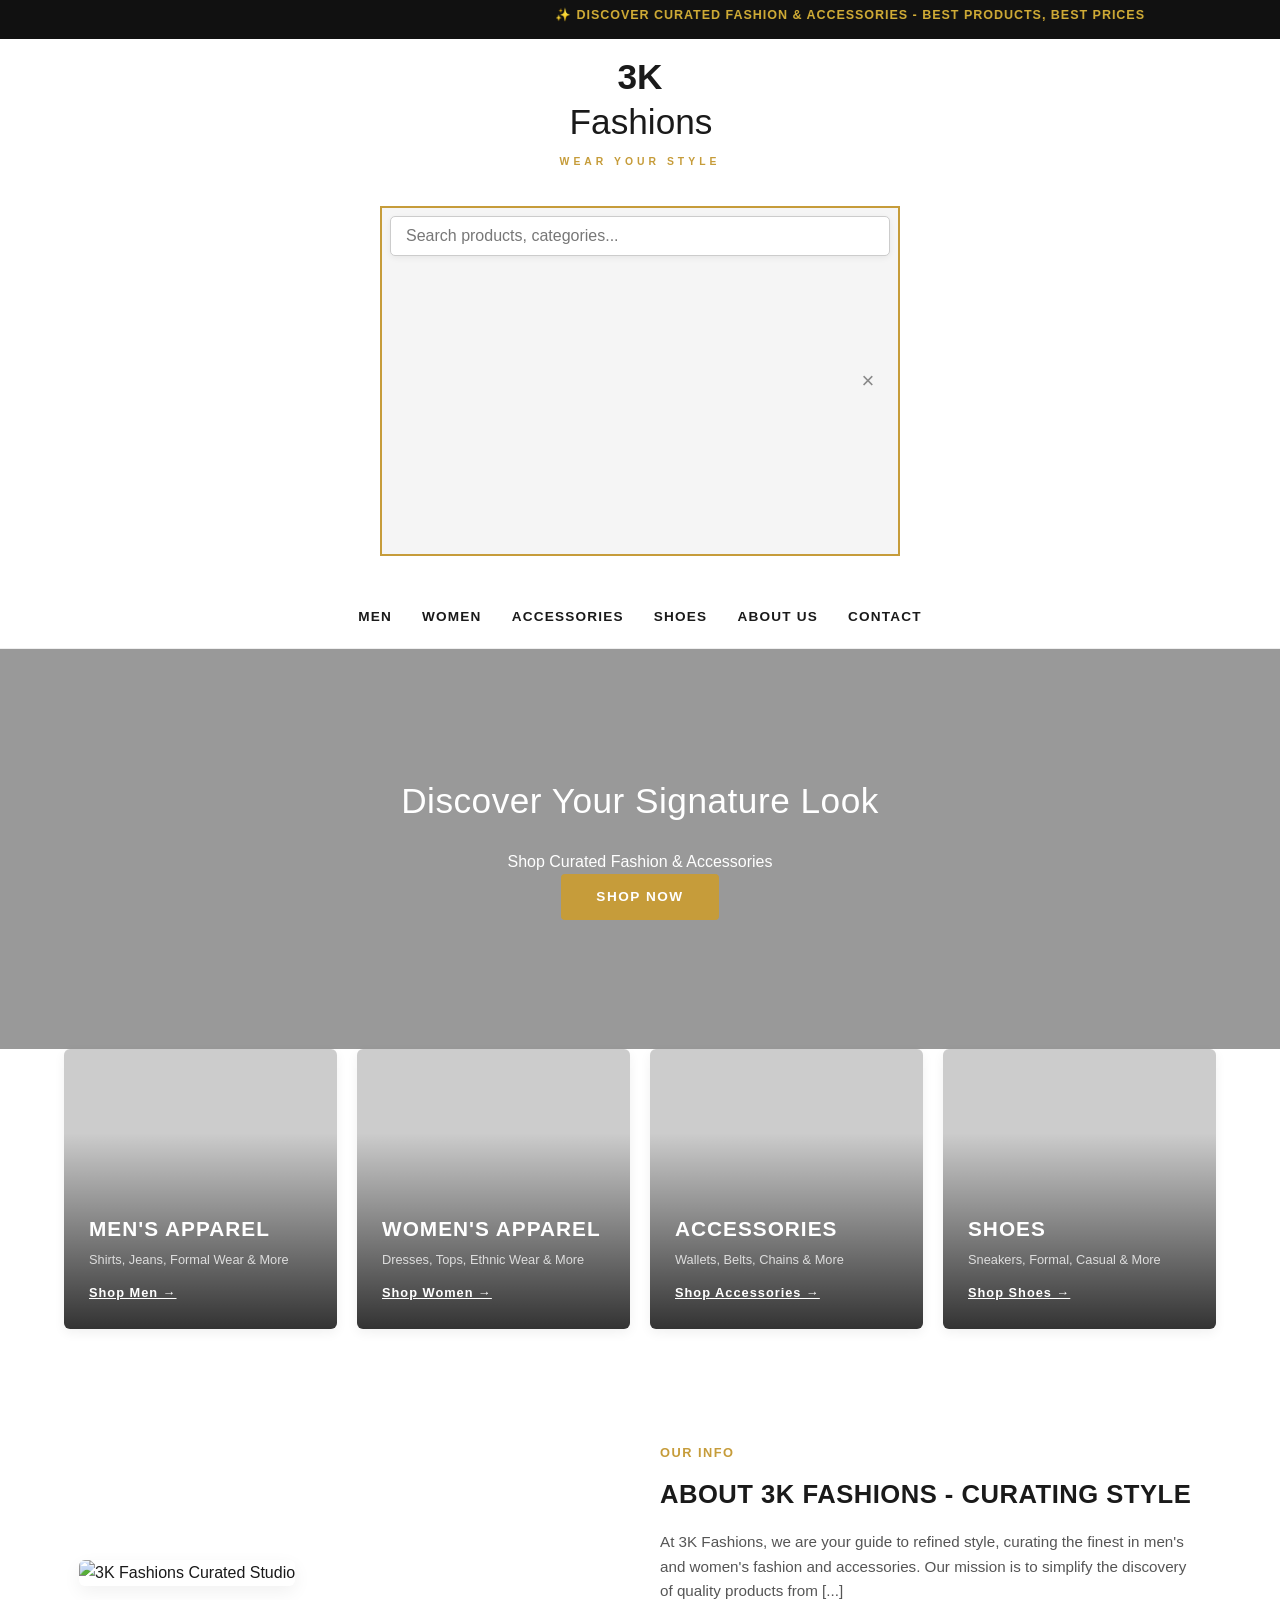
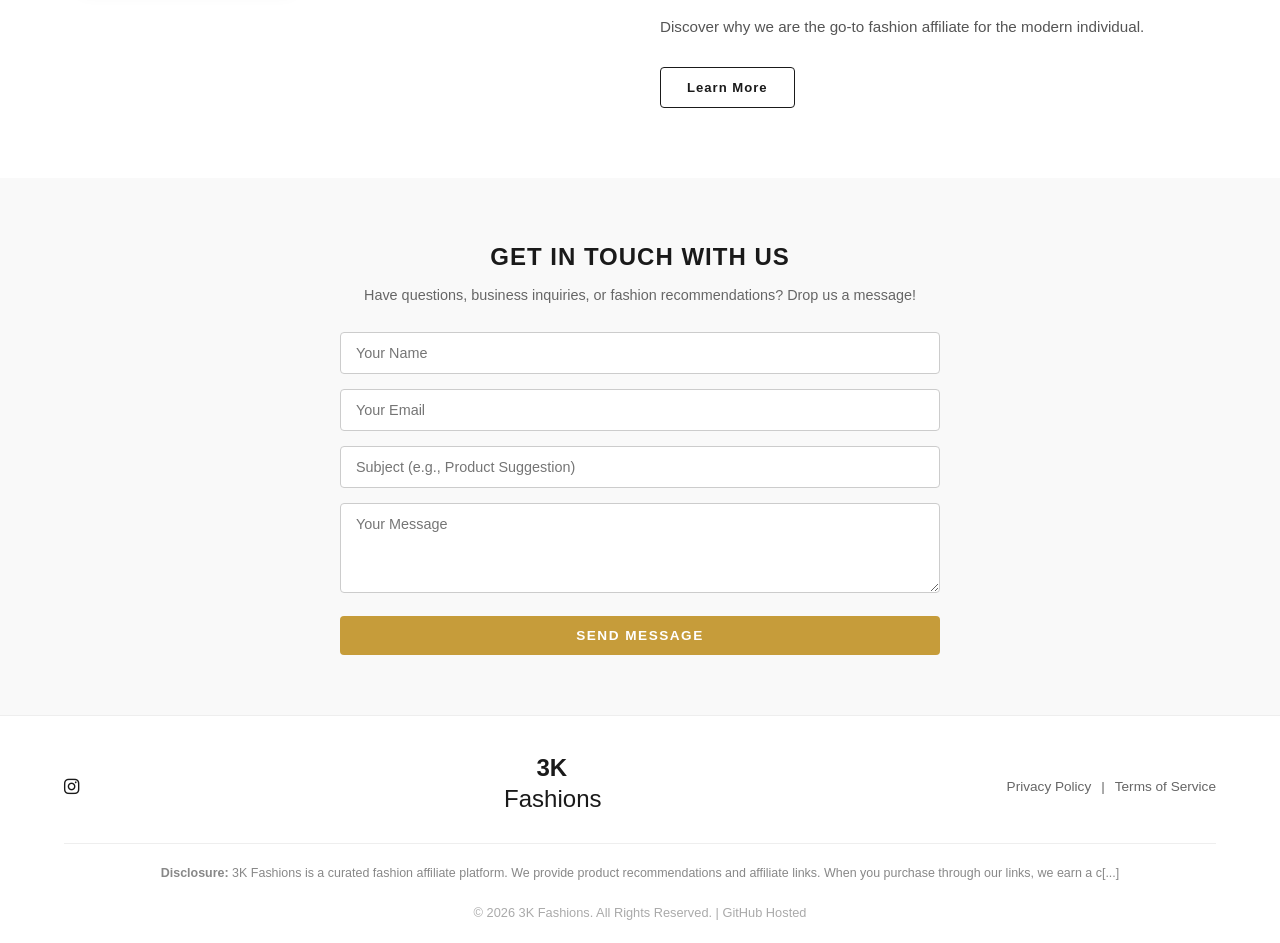
==== index.html @ e2dea41f "Add files via upload" ====
<!DOCTYPE html>
<html lang="en">
<head>
  <meta charset="UTF-8">
  <meta name="viewport" content="width=device-width, initial-scale=1.0">
  <meta name="description" content="3K Fashions - Discover curated fashion & accessories from top retailers. Best products at best prices.">
  <meta name="keywords" content="fashion, accessories, men's apparel, women's apparel, shoes, curated, deals">
  <title>3K Fashions | Wear Your Style</title>
  <link rel="stylesheet" href="style.css">
  <link rel="stylesheet" href="search.css">
  <style>
.search-wrapper {
  display: flex !important;
  position: relative !important;
  visibility: visible !important;
  opacity: 1 !important;
  width: 520px !important;
  max-width: 90% !important;
  height: auto !important;
  min-height: 45px !important;
  margin: 15px auto !important;
  padding: 8px !important;
  background: #f5f5f5 !important;
  border: 2px solid #c69c3a !important;
  z-index: 99999 !important;
  box-sizing: border-box !important;
  align-items: center !important;
}

#site-search {
  display: block !important;
  visibility: visible !important;
  opacity: 1 !important;
  width: 100% !important;
  height: 40px !important;
  padding: 10px 45px 10px 15px !important;
  border: 1px solid #ccc !important;
  border-radius: 5px !important;
  background: white !important;
  color: #222 !important;
  font-size: 16px !important;
  box-sizing: border-box !important;
}

#clear-search {
  display: block !important;
  position: absolute !important;
  right: 15px !important;
  background: none !important;
  border: none !important;
  font-size: 22px !important;
  cursor: pointer !important;
}
</style>
  <link rel="stylesheet" href="https://cdnjs.cloudflare.com/ajax/libs/font-awesome/6.4.0/css/all.min.css">
</head>
<body>

  <!-- TOP BAR -->
  <div class="top-bar">
    <p><marquee behavior="alternate">✨ Discover Curated Fashion & Accessories - Best Products, Best Prices</marquee></p>
  </div>

  <!-- NAVIGATION BAR -->
  <header class="navbar">
    <div class="logo-container">
      <a href="index.html" class="brand-logo">
        <span class="logo-number">3K</span><span class="logo-text">Fashions</span>
        <span class="logo-sub">WEAR YOUR STYLE</span>
      </a>
    </div>

    <!-- SEARCH -->
    <div class="search-wrapper"
      style="display:block !important; width:520px;
      max-width:90%; margin:15px auto !important; padding:10px; background:#f5f5f5;
      border:2px solid #c69c3a; z-index:9999;">
      <input id="site-search" type="search" placeholder="Search products, categories..." aria-label="Search" autocomplete="off" />
      <button id="clear-search" class="search-clear" aria-label="Clear search">&times;</button>
      <div id="search-results" class="search-results" aria-live="polite"></div>
    </div>

    <nav class="nav-links" id="navLinks">
      <a href="mens.html">MEN</a>
      <a href="womens.html">WOMEN</a>
      <a href="accessories.html">ACCESSORIES</a>
      <a href="shoes.html">SHOES</a>
      <a href="about.html">ABOUT US</a>
      <a href="contact.html">CONTACT</a>
    </nav>

    <div class="mobile-toggle" id="mobileToggle">
      <i class="fa-solid fa-bars"></i>
    </div>
  </header>

  <!-- HERO SECTION -->
  <section class="hero-section">
    <div class="hero-overlay">
      <h1>Discover Your Signature Look</h1>
      <p>Shop Curated Fashion & Accessories</p>
      <a href="#categories" class="btn-primary">SHOP NOW</a>
    </div>
  </section>

  <!-- CATEGORIES GRID -->
  <section class="categories-section" id="categories">
    <div class="category-grid">
      
      <div class="category-card">
        <div class="card-bg" style="background-image: url('https://images.unsplash.com/photo-1516257967857-68ff4f2aa479?auto=format&fit=crop&q=80&w=500');"></div>
        <div class="card-overlay">
          <h3>MEN'S APPAREL</h3>
          <p>Shirts, Jeans, Formal Wear & More</p>
          <a href="mens.html" class="card-btn">Shop Men →</a>
        </div>
      </div>

      <div class="category-card">
        <div class="card-bg" style="background-image: url('https://images.unsplash.com/photo-1532453288672-3a27e9be9efd?auto=format&fit=crop&q=80&w=500');"></div>
        <div class="card-overlay">
          <h3>WOMEN'S APPAREL</h3>
          <p>Dresses, Tops, Ethnic Wear & More</p>
          <a href="womens.html" class="card-btn">Shop Women →</a>
        </div>
      </div>

      <div class="category-card">
        <div class="card-bg" style="background-image: url('https://images.unsplash.com/photo-1599643478518-a784e5dc4c8f?auto=format&fit=crop&q=80&w=500');"></div>
        <div class="card-overlay">
          <h3>ACCESSORIES</h3>
          <p>Wallets, Belts, Chains & More</p>
          <a href="accessories.html" class="card-btn">Shop Accessories →</a>
        </div>
      </div>

      <div class="category-card">
        <div class="card-bg" style="background-image: url('https://images.unsplash.com/photo-1565814636199-ae8133055c1c?auto=format&fit=crop&q=80&w=500');"></div>
        <div class="card-overlay">
          <h3>SHOES</h3>
          <p>Sneakers, Formal, Casual & More</p>
          <a href="shoes.html" class="card-btn">Shop Shoes →</a>
        </div>
      </div>

    </div>
  </section>

  <!-- ABOUT US / INFO SECTION -->
  <section class="about-section" id="about">
    <div class="about-container">
      <div class="about-image">
        <img src="https://images.unsplash.com/photo-1441986300917-64674bd600d8?auto=format&fit=crop&q=80&w=800" alt="3K Fashions Curated Studio">
      </div>
      <div class="about-content">
        <span class="about-tag">OUR INFO</span>
        <h2>ABOUT 3K FASHIONS - CURATING STYLE</h2>
        <p>At 3K Fashions, we are your guide to refined style, curating the finest in men's and women's fashion and accessories. Our mission is to simplify the discovery of quality products from [...]
        <p class="about-subtext">Discover why we are the go-to fashion affiliate for the modern individual.</p>
        <a href="#contact" class="btn-outline">Learn More</a>
      </div>
    </div>
  </section>

  <!-- CONTACT SECTION -->
  <section class="contact-section" id="contact">
    <div class="contact-container">
      <h2>GET IN TOUCH WITH US</h2>
      <p>Have questions, business inquiries, or fashion recommendations? Drop us a message!</p>
      <form class="contact-form" id="contactForm" data-endpoint="https://formspree.io/f/mvkpqyqa">
        <div class="form-group">
          <input id="name" name="name" type="text" placeholder="Your Name" required>
        </div>
        <div class="form-group">
          <input id="email" name="email" type="email" placeholder="Your Email" required>
        </div>
        <div class="form-group">
          <input id="subject" name="subject" type="text" placeholder="Subject (e.g., Product Suggestion)">
        </div>
        <div class="form-group">
          <textarea id="message" name="message" rows="4" placeholder="Your Message" required></textarea>
        </div>
        <button type="submit" class="btn-primary">SEND MESSAGE</button>
      </form>
    </div>
  </section>

  <!-- FOOTER -->
  <footer class="footer">
    <div class="footer-top">
      <div class="social-icons">
        <a href="https://www.instagram.com/3kfashions2026/" target="_blank" rel="noopener noreferrer" aria-label="Instagram"><i class="fab fa-instagram"></i></a>
      </div>

      <div class="footer-logo">
        <a href="#" class="brand-logo footer-brand">
          <span class="logo-number">3K</span><span class="logo-text">Fashions</span>
        </a>
      </div>

      <div class="footer-links">
        <a href="#privacy">Privacy Policy</a>
        <span>|</span>
        <a href="#terms">Terms of Service</a>
      </div>
    </div>

    <!-- AFFILIATE LEGAL DISCLAIMER -->
    <div class="footer-disclaimer">
      <p><strong>Disclosure:</strong> 3K Fashions is a curated fashion affiliate platform. We provide product recommendations and affiliate links. When you purchase through our links, we earn a c[...]
    </div>

    <div class="footer-bottom">
      <p>&copy; 2026 3K Fashions. All Rights Reserved. | GitHub Hosted</p>
    </div>
  </footer>

  <script src="products-data.js"></script>
  <script src="https://cdn.jsdelivr.net/npm/fuse.js@6.6.2"></script>
  <script src="search.js"></script>
  <script src="contact.js"></script>
  <script src="script.js"></script>
</body>
</html>
---- style.css ----
/* ==========================================================================
   3K FASHIONS - MODERN AFFILIATE WEBSITE STYLESHEET
   Secure, Copyright-Compliant, Responsive Design
   ========================================================================== */

:root {
  --primary-gold: #c69c3a;
  --gold-hover: #a8822d;
  --dark-text: #1a1a1a;
  --light-bg: #f9f9f9;
  --card-border: #eeeeee;
  --font-main: -apple-system, BlinkMacSystemFont, 'Segoe UI', Roboto, Helvetica, Arial, sans-serif;
}

* {
  box-sizing: border-box;
  margin: 0;
  padding: 0;
}

html {
  scroll-behavior: smooth;
}

body {
  font-family: var(--font-main);
  color: var(--dark-text);
  background-color: #ffffff;
  line-height: 1.6;
}

a {
  text-decoration: none;
  color: inherit;
}

/* --- TOP ANNOUNCEMENT BAR --- */
.top-bar {
  background-color: #111111;
  color: #d4af37;
  text-align: center;
  padding: 6px 15px;
  font-size: 0.78rem;
  font-weight: 600;
  letter-spacing: 1px;
  text-transform: uppercase;
}

/* --- NAVBAR STYLES --- */
.navbar {
  display: flex;
  flex-direction: column;
  align-items: center;
  padding: 20px 5%;
  background-color: #ffffff;
  border-bottom: 1px solid var(--card-border);
  position: sticky;
  top: 0;
  z-index: 1000;
}

.brand-logo {
  display: flex;
  flex-direction: column;
  align-items: center;
  text-align: center;
}

.logo-number {
  font-size: 2.2rem;
  font-weight: 800;
  color: var(--dark-text);
  line-height: 1;
  display: inline;
}

.logo-text {
  font-size: 2.2rem;
  font-weight: 300;
  color: var(--dark-text);
  margin-left: 2px;
}

.logo-sub {
  font-size: 0.65rem;
  letter-spacing: 4px;
  color: var(--primary-gold);
  font-weight: 700;
  margin-top: 4px;
}

.nav-links {
  display: flex;
  gap: 30px;
  margin-top: 15px;
}

.nav-links a {
  font-size: 0.85rem;
  font-weight: 600;
  letter-spacing: 1.2px;
  color: var(--dark-text);
  transition: color 0.3s ease;
  position: relative;
}

.nav-links a:hover {
  color: var(--primary-gold);
}

.nav-links a::after {
  content: '';
  position: absolute;
  width: 0%;
  height: 2px;
  bottom: -4px;
  left: 0;
  background-color: var(--primary-gold);
  transition: width 0.3s ease;
}

.nav-links a:hover::after {
  width: 100%;
}

.mobile-toggle {
  display: none;
  font-size: 1.5rem;
  cursor: pointer;
  position: absolute;
  right: 20px;
  top: 25px;
}

/* --- HERO SECTION --- */
.hero-section {
  height: 400px;
  background: linear-gradient(rgba(0, 0, 0, 0.4), rgba(0, 0, 0, 0.4)), 
              url('https://images.unsplash.com/photo-1490481651871-ab68de25d43d?auto=format&fit=crop&q=80&w=1600') center/cover no-repeat;
  display: flex;
  align-items: center;
  justify-content: center;
  text-align: center;
  color: #ffffff;
  padding: 0 20px;
}

.hero-overlay h1 {
  font-size: 2.2rem;
  font-weight: 300;
  letter-spacing: 0.5px;
  margin-bottom: 25px;
  line-height: 1.3;
}

.btn-primary {
  display: inline-block;
  background-color: var(--primary-gold);
  color: #ffffff;
  padding: 12px 35px;
  font-size: 0.85rem;
  font-weight: 700;
  letter-spacing: 1.5px;
  border-radius: 4px;
  border: none;
  cursor: pointer;
  transition: background-color 0.3s ease, transform 0.2s ease;
}

.btn-primary:hover {
  background-color: var(--gold-hover);
  transform: translateY(-2px);
}

/* --- SECTION HEADINGS --- */
.section-heading {
  text-align: center;
  margin: 50px 0 30px;
  padding: 0 20px;
}

.section-heading h2 {
  font-size: 1.6rem;
  font-weight: 700;
  letter-spacing: 1.5px;
  color: var(--dark-text);
}

.section-heading p {
  color: #666;
  font-size: 0.95rem;
  margin-top: 5px;
}

.heading-divider {
  width: 60px;
  height: 2px;
  background-color: var(--primary-gold);
  margin: 12px auto 0;
}

/* --- CATEGORY GRID --- */
.category-grid {
  display: grid;
  grid-template-columns: repeat(auto-fit, minmax(260px, 1fr));
  gap: 20px;
  padding: 0 5% 40px;
  max-width: 1350px;
  margin: 0 auto;
}

.category-card {
  position: relative;
  height: 280px;
  border-radius: 6px;
  overflow: hidden;
  box-shadow: 0 4px 12px rgba(0,0,0,0.06);
}

.card-bg {
  position: absolute;
  top: 0;
  left: 0;
  width: 100%;
  height: 100%;
  background-size: cover;
  background-position: center;
  transition: transform 0.5s ease;
}

.category-card:hover .card-bg {
  transform: scale(1.06);
}

.card-overlay {
  position: absolute;
  top: 0;
  left: 0;
  width: 100%;
  height: 100%;
  background: linear-gradient(to top, rgba(0, 0, 0, 0.8) 0%, rgba(0, 0, 0, 0.2) 70%);
  display: flex;
  flex-direction: column;
  justify-content: flex-end;
  padding: 25px;
  color: #ffffff;
}

.category-tag {
  font-size: 0.65rem;
  font-weight: 700;
  letter-spacing: 2px;
  color: var(--primary-gold);
  margin-bottom: 4px;
}

.card-overlay h3 {
  font-size: 1.3rem;
  font-weight: 700;
  letter-spacing: 1px;
  margin-bottom: 6px;
}

.card-overlay p {
  font-size: 0.8rem;
  color: #dddddd;
  margin-bottom: 15px;
  line-height: 1.3;
}

.card-btn {
  font-size: 0.8rem;
  font-weight: 700;
  letter-spacing: 1px;
  color: #ffffff;
  text-decoration: underline;
  transition: color 0.3s;
}

.card-btn:hover {
  color: var(--primary-gold);
}

/* --- PRODUCT GRID --- */
.products-section {
  background-color: var(--light-bg);
  padding: 20px 0 60px;
}

.product-grid {
  display: grid;
  grid-template-columns: repeat(auto-fit, minmax(240px, 1fr));
  gap: 25px;
  padding: 0 5%;
  max-width: 1350px;
  margin: 0 auto;
}

.product-card {
  position: relative;
  background: #ffffff;
  border: 1px solid var(--card-border);
  border-radius: 6px;
  overflow: hidden;
  display: flex;
  flex-direction: column;
  justify-content: space-between;
  transition: transform 0.3s ease, box-shadow 0.3s ease;
}

.product-card:hover {
  transform: translateY(-5px);
  box-shadow: 0 10px 20px rgba(0,0,0,0.08);
}

.badge-discount {
  position: absolute;
  top: 12px;
  left: 12px;
  background-color: var(--primary-gold);
  color: #ffffff;
  font-size: 0.7rem;
  font-weight: 700;
  padding: 4px 8px;
  border-radius: 3px;
  z-index: 2;
}

.product-img-wrap {
  width: 100%;
  height: 250px;
  overflow: hidden;
  background-color: #f5f5f5;
}

.product-img-wrap img {
  width: 100%;
  height: 100%;
  object-fit: cover;
  transition: transform 0.3s ease;
}

.product-card:hover .product-img-wrap img {
  transform: scale(1.03);
}

.product-details {
  padding: 18px;
  display: flex;
  flex-direction: column;
  flex-grow: 1;
}

.product-title {
  font-size: 0.92rem;
  font-weight: 600;
  color: var(--dark-text);
  margin-bottom: 10px;
  line-height: 1.3;
}

.price-container {
  display: flex;
  align-items: baseline;
  gap: 8px;
  margin-bottom: 15px;
}

.current-price {
  font-size: 1.2rem;
  font-weight: 700;
  color: var(--dark-text);
}

.original-price {
  font-size: 0.85rem;
  color: #999999;
  text-decoration: line-through;
}

/* --- UNIVERSAL BUY NOW BUTTON --- */
.btn-buy-now {
  display: block;
  width: 100%;
  text-align: center;
  padding: 11px 0;
  background-color: var(--dark-text);
  color: #ffffff;
  font-size: 0.82rem;
  font-weight: 700;
  letter-spacing: 1.5px;
  text-transform: uppercase;
  border-radius: 4px;
  margin-top: auto;
  transition: all 0.3s ease;
}

.btn-buy-now:hover {
  background-color: var(--primary-gold);
  box-shadow: 0 4px 12px rgba(198, 156, 58, 0.3);
}

/* --- ABOUT SECTION --- */
.about-section {
  padding: 70px 5%;
  max-width: 1250px;
  margin: 0 auto;
}

.about-container {
  display: flex;
  flex-wrap: wrap;
  align-items: center;
  gap: 40px;
}

.about-image {
  flex: 1;
  min-width: 300px;
}

.about-image img {
  width: 100%;
  border-radius: 6px;
  box-shadow: 0 6px 18px rgba(0,0,0,0.06);
}

.about-content {
  flex: 1;
  min-width: 300px;
}

.about-tag {
  color: var(--primary-gold);
  font-size: 0.8rem;
  font-weight: 700;
  letter-spacing: 1.5px;
}

.about-content h2 {
  font-size: 1.6rem;
  margin: 10px 0 15px;
  letter-spacing: 0.5px;
}

.about-content p {
  color: #555555;
  font-size: 0.95rem;
  margin-bottom: 12px;
}

.about-subtext {
  font-size: 0.9rem;
  color: #777777;
}

.btn-outline {
  display: inline-block;
  border: 1.5px solid var(--dark-text);
  padding: 9px 26px;
  font-size: 0.82rem;
  font-weight: 700;
  letter-spacing: 1px;
  margin-top: 15px;
  border-radius: 4px;
  transition: all 0.3s ease;
}

.btn-outline:hover {
  background-color: var(--dark-text);
  color: #ffffff;
}

/* --- PAGE HEADER --- */
.page-header {
  background: linear-gradient(135deg, #1a1a1a 0%, #333 100%);
  color: #ffffff;
  padding: 60px 20px;
  text-align: center;
}

.page-header h1 {
  font-size: 2.5rem;
  margin-bottom: 10px;
  letter-spacing: 1px;
}

.page-header p {
  font-size: 1.1rem;
  color: #ddd;
  letter-spacing: 0.5px;
}

/* --- FILTER SECTION --- */
.filter-section {
  background-color: #f9f9f9;
  padding: 30px 20px;
  text-align: center;
  border-bottom: 1px solid #eeeeee;
}

.filter-container {
  display: flex;
  justify-content: center;
  gap: 12px;
  flex-wrap: wrap;
  max-width: 1200px;
  margin: 0 auto;
}

.filter-btn {
  background-color: #ffffff;
  color: var(--dark-text);
  border: 2px solid #ddd;
  padding: 8px 20px;
  font-size: 0.9rem;
  font-weight: 600;
  border-radius: 25px;
  cursor: pointer;
  transition: all 0.3s ease;
  text-transform: capitalize;
}

.filter-btn:hover {
  border-color: var(--primary-gold);
  color: var(--primary-gold);
}

.filter-btn.active {
  background-color: var(--primary-gold);
  color: #ffffff;
  border-color: var(--primary-gold);
}

/* --- CONTACT SECTION --- */
.contact-section {
  padding: 60px 20px;
  background-color: #f9f9f9;
}

.contact-container {
  max-width: 600px;
  margin: 0 auto;
}

.contact-container h2 {
  font-size: 1.5rem;
  letter-spacing: 1px;
  margin-bottom: 8px;
  text-align: center;
}

.contact-container p {
  font-size: 0.9rem;
  color: #666;
  margin-bottom: 25px;
  text-align: center;
}

.contact-form {
  display: flex;
  flex-direction: column;
  gap: 15px;
}

.form-group input,
.form-group textarea,
.form-group select {
  width: 100%;
  padding: 12px 15px;
  border: 1px solid #cccccc;
  border-radius: 4px;
  font-family: inherit;
  font-size: 0.9rem;
  outline: none;
  transition: border-color 0.3s;
}

.form-group input:focus,
.form-group textarea:focus,
.form-group select:focus {
  border-color: var(--primary-gold);
}

/* --- FOOTER --- */
.footer {
  background-color: #ffffff;
  border-top: 1px solid var(--card-border);
  padding: 40px 5% 20px;
}

.footer-top {
  display: flex;
  justify-content: space-between;
  align-items: center;
  flex-wrap: wrap;
  gap: 20px;
  padding-bottom: 25px;
  border-bottom: 1px solid var(--card-border);
}

.social-icons a {
  margin-right: 18px;
  font-size: 1.1rem;
  color: var(--dark-text);
  transition: color 0.3s;
}

.social-icons a:hover {
  color: var(--primary-gold);
}

.footer-brand .logo-number,
.footer-brand .logo-text {
  font-size: 1.5rem;
}

.footer-links {
  font-size: 0.85rem;
  color: #666;
  display: flex;
  gap: 10px;
}

.footer-links a:hover {
  color: var(--primary-gold);
}

.footer-disclaimer {
  max-width: 1000px;
  margin: 20px auto;
  text-align: center;
  font-size: 0.78rem;
  color: #888888;
  line-height: 1.5;
}

.footer-bottom {
  text-align: center;
  font-size: 0.8rem;
  color: #aaa;
  margin-top: 15px;
}

/* --- RESPONSIVE MEDIA QUERIES --- */
@media (max-width: 768px) {
  .mobile-toggle {
    display: block;
  }

  .nav-links {
    display: none;
    flex-direction: column;
    width: 100%;
    text-align: center;
    gap: 15px;
    padding-top: 15px;
  }

  .nav-links.active {
    display: flex;
  }

  .hero-overlay h1 {
    font-size: 1.5rem;
  }

  .page-header h1 {
    font-size: 1.8rem;
  }

  .filter-container {
    gap: 8px;
  }

  .filter-btn {
    padding: 6px 14px;
    font-size: 0.8rem;
  }

  .product-grid {
    grid-template-columns: repeat(auto-fit, minmax(180px, 1fr));
    gap: 15px;
  }

  .footer-top {
    flex-direction: column;
    text-align: center;
  }

  .social-icons a {
    margin: 0 10px;
  }

  .about-container {
    flex-direction: column;
  }

  .contact-container {
    padding: 20px;
  }
}
/* =========================================================
   SEARCH BAR - MAIN STYLES
   ========================================================= */

.search-wrapper {
  position: relative;
  display: block !important;
  visibility: visible !important;
  opacity: 1 !important;
  width: 100%;
  max-width: 520px;
  margin: 15px auto 0;
  z-index: 1001;
}

#site-search {
  display: block !important;
  visibility: visible !important;
  opacity: 1 !important;
  width: 100%;
  height: 44px;
  padding: 10px 42px 10px 16px;
  box-sizing: border-box;
  border: 1px solid #ddd;
  border-radius: 28px;
  background: #fff;
  color: #1a1a1a;
  font-family: inherit;
  font-size: 0.9rem;
  outline: none;
  box-shadow: 0 2px 6px rgba(0,0,0,0.06);
}

#site-search:focus {
  border-color: #c69c3a;
  box-shadow: 0 4px 14px rgba(0,0,0,0.12);
}

.search-clear {
  position: absolute;
  right: 10px;
  top: 50%;
  transform: translateY(-50%);
  background: transparent;
  border: none;
  font-size: 1.2rem;
  color: #888;
  cursor: pointer;
  padding: 6px;
  display: none;
}

.search-clear.visible {
  display: block;
}

.search-results {
  position: absolute;
  top: calc(100% + 8px);
  left: 0;
  right: 0;
  background: #fff;
  border: 1px solid #eee;
  border-radius: 8px;
  max-height: 320px;
  overflow-y: auto;
  box-shadow: 0 8px 24px rgba(0,0,0,0.12);
  opacity: 0;
  visibility: hidden;
  z-index: 1002;
}

.search-results.visible {
  opacity: 1;
  visibility: visible;
}

@media (max-width: 768px) {
  .search-wrapper {
    width: 90%;
    max-width: 520px;
    margin: 15px auto 0;
  }

  #site-search {
    height: 42px;
  }
}
---- search.css ----
/* search.css */
.search-wrapper {
  position: relative;
  max-width: 520px;
  margin: 8px auto 0 auto;
}
#site-search {
  width: 100%;
  padding: 10px 38px 10px 14px; /* space for clear button */
  border-radius: 28px;
  border: 1px solid #ddd;
  box-shadow: 0 2px 6px rgba(0,0,0,0.06);
  transition: box-shadow .18s ease;
  outline: none;
}
#site-search:focus { box-shadow: 0 6px 18px rgba(0,0,0,0.12); }
.search-results {
  position: absolute;
  top: calc(100% + 8px);
  left: 0;
  right: 0;
  background: white;
  border-radius: 8px;
  border: 1px solid #eee;
  max-height: 320px;
  overflow: auto;
  box-shadow: 0 8px 24px rgba(0,0,0,0.08);
  opacity: 0;
  transform-origin: top;
  transform: translateY(-6px) scale(.98);
  transition: opacity .15s ease, transform .15s ease;
  z-index: 60;
  padding: 6px 6px;
}
.search-results.visible { opacity: 1; transform: translateY(0) scale(1); }
.search-item { padding: 8px; border-bottom: 1px solid #f6f6f6; cursor: pointer; display:flex; gap:10px; align-items:center; }
.search-item:last-child { border-bottom: none; }
.search-item:hover { background: #fafafa; }
.search-item img { width:64px; height:64px; object-fit:cover; border-radius:6px; }
.search-item .title { font-weight:600; font-size:0.95rem; color:var(--dark-text); }
.search-item .meta { font-size: 0.85rem; color:#666; }
.search-item .price { font-weight:700; color:var(--dark-text); }
.search-item .buy { margin-left:auto; }

/* Clear button */
.search-clear {
  position: absolute;
  right: 10px;
  top: 50%;
  transform: translateY(-50%);
  background: transparent;
  border: none;
  font-size: 1.2rem;
  color: #888;
  cursor: pointer;
  padding: 6px;
  display: none;
}
.search-clear.visible { display: block; }

@media (max-width: 768px) {
  .search-wrapper { max-width: 90%; margin-left: 5%; margin-right:5%; }
  .search-item img { width:56px; height:56px; }
}
/* ===== SEARCH BAR VISIBILITY FIX ===== */
/* ==========================================================================
   3K FASHIONS - SEARCH BAR
   ========================================================================== */

.search-wrapper {
  position: relative;
  width: 100%;
  max-width: 520px;
  margin: 8px auto 0;
  display: block !important;
  visibility: visible !important;
  opacity: 1 !important;
  z-index: 100;
}

#site-search {
  display: block !important;
  visibility: visible !important;
  opacity: 1 !important;
  width: 100%;
  height: 44px;
  box-sizing: border-box;
  padding: 10px 42px 10px 16px;
  border: 1px solid #ddd;
  border-radius: 28px;
  background: #fff;
  color: #222;
  font-size: 15px;
  outline: none;
  box-shadow: 0 2px 6px rgba(0, 0, 0, 0.06);
  transition: box-shadow 0.18s ease, border-color 0.18s ease;
}

#site-search::placeholder {
  color: #777;
}

#site-search:focus {
  border-color: #bbb;
  box-shadow: 0 6px 18px rgba(0, 0, 0, 0.12);
}

/* Clear button */
.search-clear {
  position: absolute;
  right: 10px;
  top: 50%;
  transform: translateY(-50%);
  display: none;
  width: 30px;
  height: 30px;
  padding: 0;
  border: none;
  background: transparent;
  color: #888;
  font-size: 22px;
  line-height: 30px;
  cursor: pointer;
  z-index: 101;
}

.search-clear:hover {
  color: #222;
}

.search-clear.visible {
  display: block;
}

/* Search results dropdown */
.search-results {
  position: absolute;
  top: calc(100% + 8px);
  left: 0;
  right: 0;
  max-height: 320px;
  overflow-y: auto;
  display: block;
  padding: 6px;
  background: #fff;
  border: 1px solid #eee;
  border-radius: 8px;
  box-shadow: 0 8px 24px rgba(0, 0, 0, 0.12);
  opacity: 0;
  visibility: hidden;
  transform: translateY(-6px);
  transition: opacity 0.15s ease, transform 0.15s ease;
  z-index: 200;
}

.search-results.visible {
  opacity: 1;
  visibility: visible;
  transform: translateY(0);
}

/* Individual search result */
.search-item {
  display: flex;
  align-items: center;
  gap: 10px;
  padding: 8px;
  border-bottom: 1px solid #f1f1f1;
  cursor: pointer;
  background: #fff;
}

.search-item:last-child {
  border-bottom: none;
}

.search-item:hover {
  background: #fafafa;
}

.search-item img {
  width: 64px;
  height: 64px;
  flex-shrink: 0;
  object-fit: cover;
  border-radius: 6px;
}

.search-item > div {
  min-width: 0;
}

.search-item .title {
  overflow: hidden;
  font-weight: 600;
  font-size: 0.95rem;
  color: #222;
  white-space: nowrap;
  text-overflow: ellipsis;
}

.search-item .meta {
  margin-top: 2px;
  font-size: 0.8rem;
  color: #666;
}

.search-item .price {
  margin-top: 3px;
  font-weight: 700;
  font-size: 0.9rem;
  color: #222;
}

/* BUY button */
.search-item .buy {
  margin-left: auto;
  flex-shrink: 0;
  padding: 7px 12px;
  border: none;
  border-radius: 4px;
  background: #222;
  color: #fff;
  font-size: 12px;
  font-weight: 600;
  text-decoration: none;
  cursor: pointer;
}

.search-item .buy:hover {
  background: #444;
}

/* Navbar layout */
.navbar {
  display: flex;
  align-items: center;
  gap: 20px;
  flex-wrap: wrap;
}

/* Desktop */
@media (min-width: 769px) {
  .search-wrapper {
    flex: 1 1 350px;
    max-width: 520px;
  }
}

/* Mobile */
@media (max-width: 768px) {
  .navbar {
    flex-wrap: wrap;
  }

  .search-wrapper {
    order: 3;
    width: 90%;
    max-width: 520px;
    margin: 10px auto;
    flex: 1 1 100%;
  }

  #site-search {
    height: 42px;
  }

  .search-item img {
    width: 56px;
    height: 56px;
  }

  .search-item .buy {
    padding: 6px 9px;
  }
}
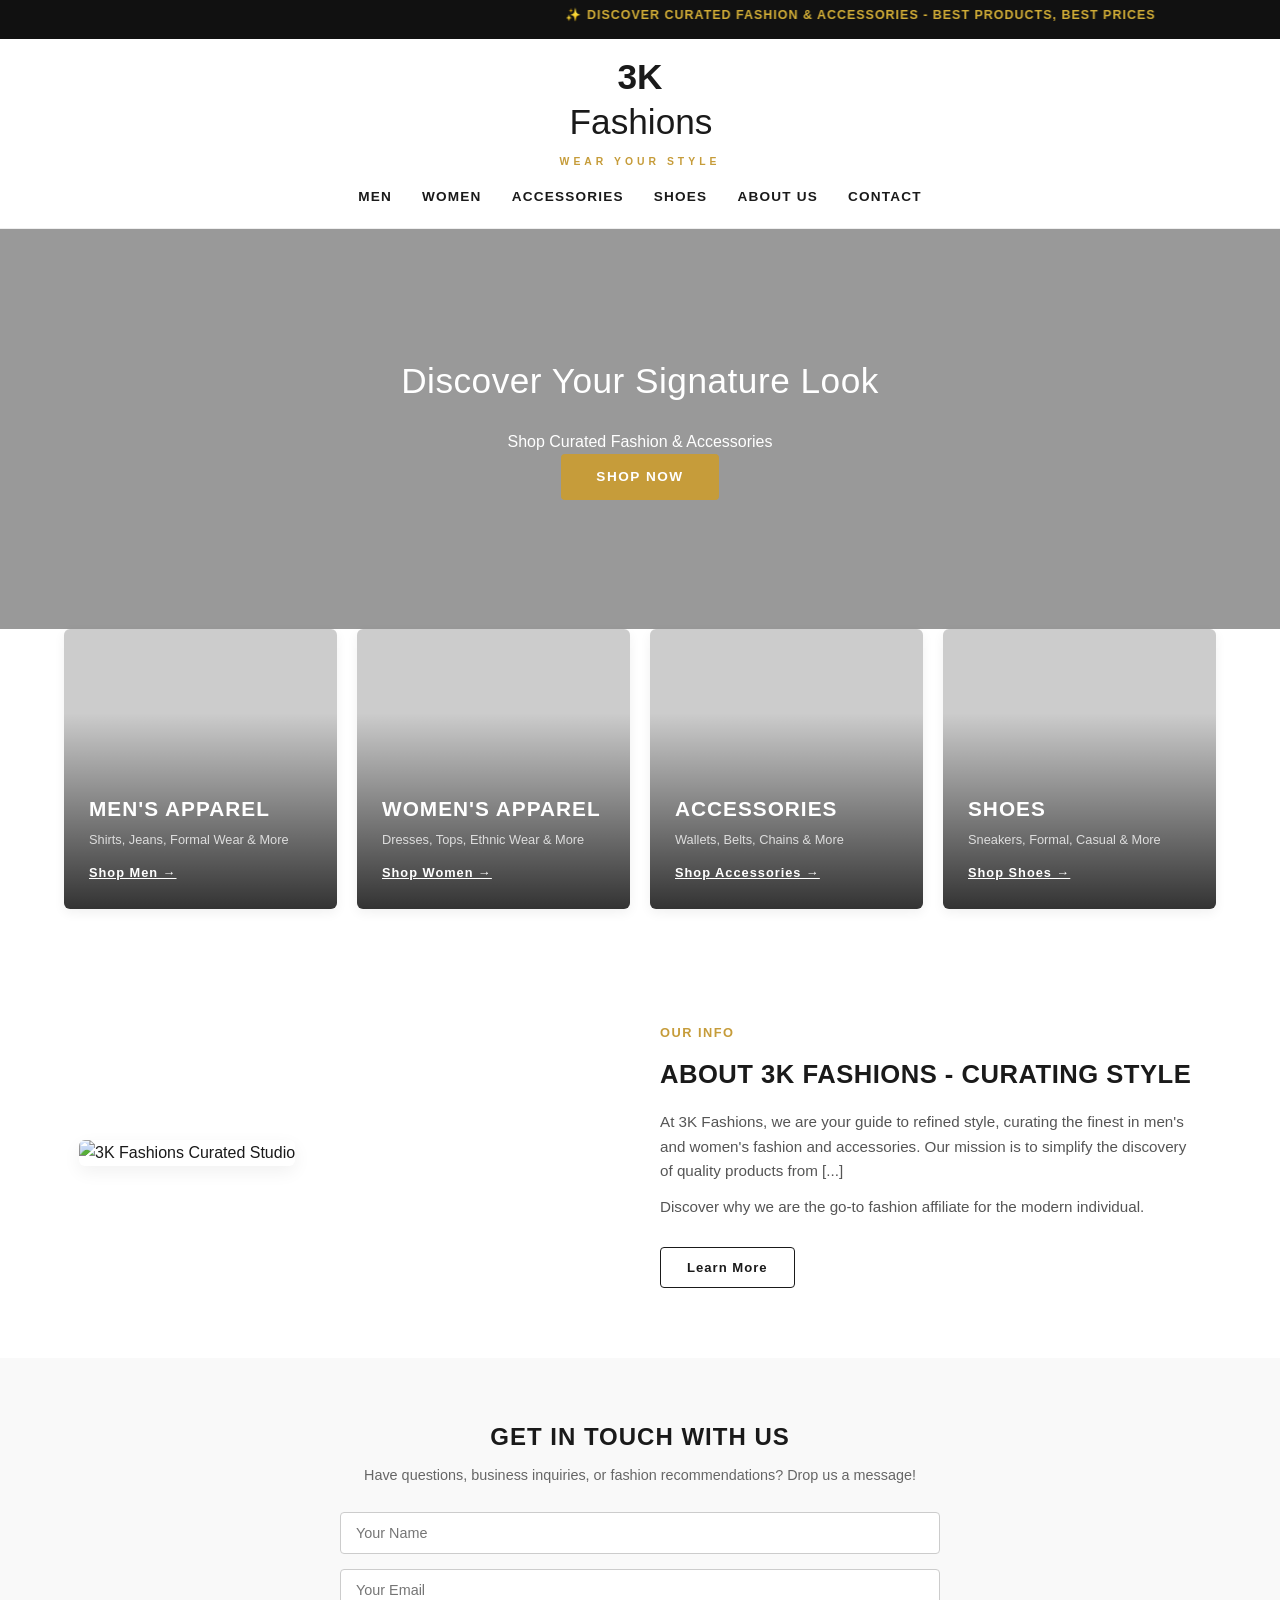
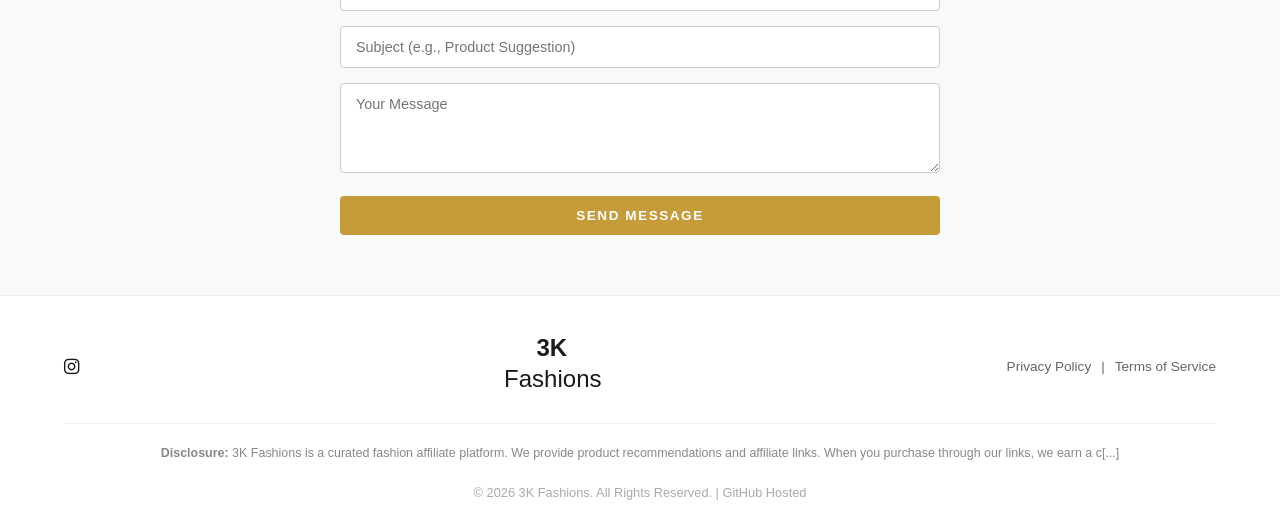
==== commit 06cebfd0: "Update index.html" ====
--- a/index.html
+++ b/index.html
@@ -7,51 +7,6 @@
   <meta name="keywords" content="fashion, accessories, men's apparel, women's apparel, shoes, curated, deals">
   <title>3K Fashions | Wear Your Style</title>
   <link rel="stylesheet" href="style.css">
-  <link rel="stylesheet" href="search.css">
-  <style>
-.search-wrapper {
-  display: flex !important;
-  position: relative !important;
-  visibility: visible !important;
-  opacity: 1 !important;
-  width: 520px !important;
-  max-width: 90% !important;
-  height: auto !important;
-  min-height: 45px !important;
-  margin: 15px auto !important;
-  padding: 8px !important;
-  background: #f5f5f5 !important;
-  border: 2px solid #c69c3a !important;
-  z-index: 99999 !important;
-  box-sizing: border-box !important;
-  align-items: center !important;
-}
-
-#site-search {
-  display: block !important;
-  visibility: visible !important;
-  opacity: 1 !important;
-  width: 100% !important;
-  height: 40px !important;
-  padding: 10px 45px 10px 15px !important;
-  border: 1px solid #ccc !important;
-  border-radius: 5px !important;
-  background: white !important;
-  color: #222 !important;
-  font-size: 16px !important;
-  box-sizing: border-box !important;
-}
-
-#clear-search {
-  display: block !important;
-  position: absolute !important;
-  right: 15px !important;
-  background: none !important;
-  border: none !important;
-  font-size: 22px !important;
-  cursor: pointer !important;
-}
-</style>
   <link rel="stylesheet" href="https://cdnjs.cloudflare.com/ajax/libs/font-awesome/6.4.0/css/all.min.css">
 </head>
 <body>
@@ -68,16 +23,6 @@
         <span class="logo-number">3K</span><span class="logo-text">Fashions</span>
         <span class="logo-sub">WEAR YOUR STYLE</span>
       </a>
-    </div>
-
-    <!-- SEARCH -->
-    <div class="search-wrapper"
-      style="display:block !important; width:520px;
-      max-width:90%; margin:15px auto !important; padding:10px; background:#f5f5f5;
-      border:2px solid #c69c3a; z-index:9999;">
-      <input id="site-search" type="search" placeholder="Search products, categories..." aria-label="Search" autocomplete="off" />
-      <button id="clear-search" class="search-clear" aria-label="Clear search">&times;</button>
-      <div id="search-results" class="search-results" aria-live="polite"></div>
     </div>
 
     <nav class="nav-links" id="navLinks">
@@ -217,7 +162,6 @@
 
   <script src="products-data.js"></script>
   <script src="https://cdn.jsdelivr.net/npm/fuse.js@6.6.2"></script>
-  <script src="search.js"></script>
   <script src="contact.js"></script>
   <script src="script.js"></script>
 </body>
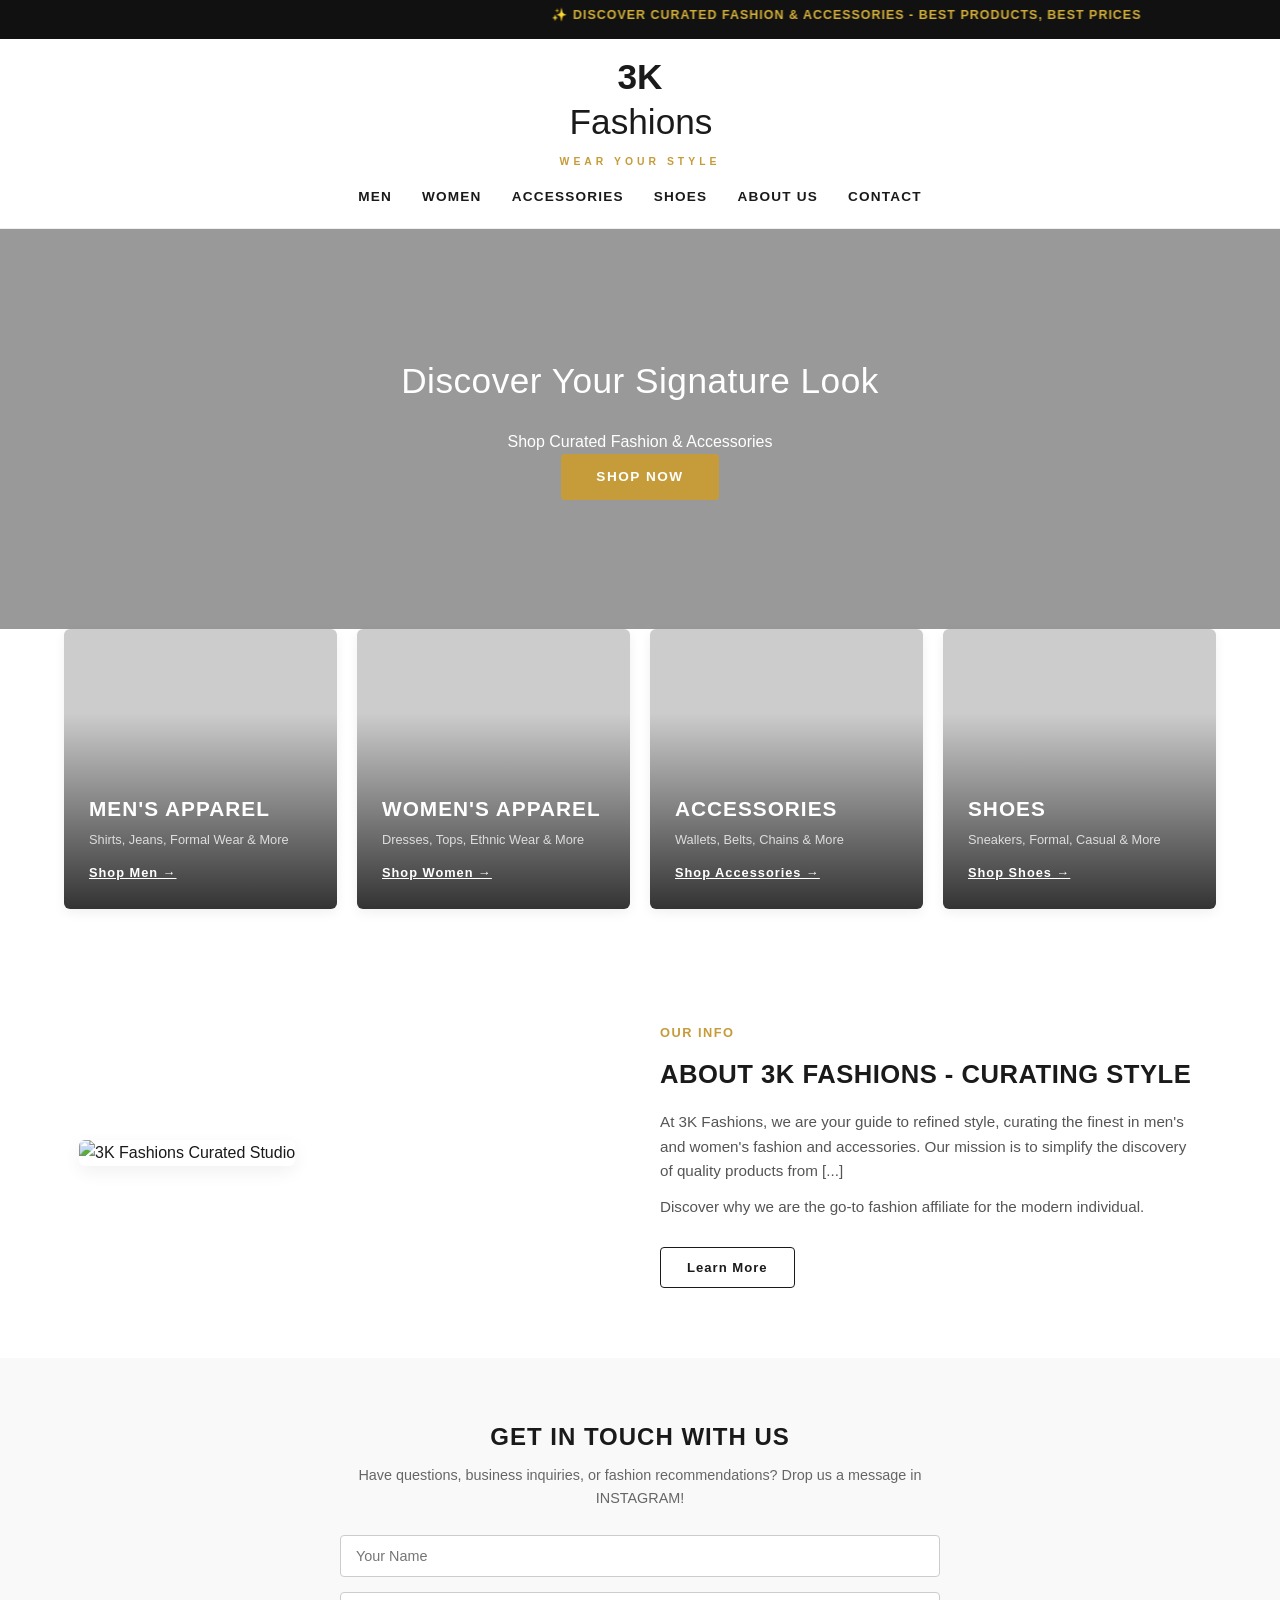
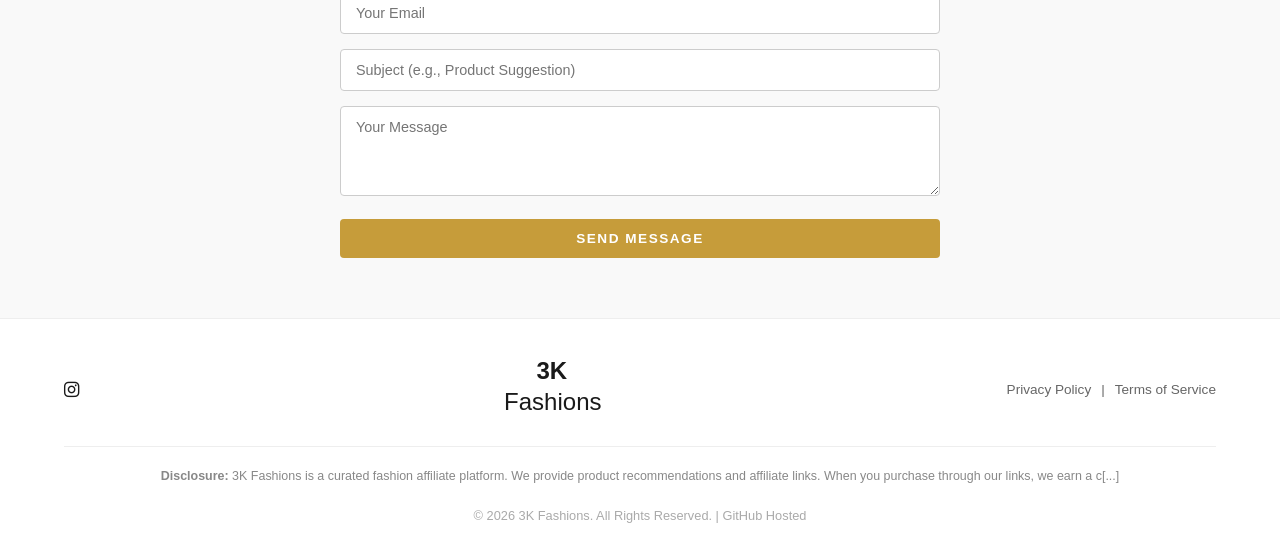
==== commit 9ddac867: "Update index.html" ====
--- a/index.html
+++ b/index.html
@@ -53,7 +53,8 @@
     <div class="category-grid">
       
       <div class="category-card">
-        <div class="card-bg" style="background-image: url('https://images.unsplash.com/photo-1516257967857-68ff4f2aa479?auto=format&fit=crop&q=80&w=500');"></div>
+        <div class="card-bg" style="background-image: url('https://media.istockphoto.com/id/1293366109/photo/this-one-match-perfect-with-me.webp?a=1&b=1&s=612x612&w=0&k=20&c=e0bOeR004rMmcAvXUYAIiJZJ01pgAFX7ThFqfzyvMac=');">    
+        </div>
         <div class="card-overlay">
           <h3>MEN'S APPAREL</h3>
           <p>Shirts, Jeans, Formal Wear & More</p>
@@ -71,7 +72,7 @@
       </div>
 
       <div class="category-card">
-        <div class="card-bg" style="background-image: url('https://images.unsplash.com/photo-1599643478518-a784e5dc4c8f?auto=format&fit=crop&q=80&w=500');"></div>
+        <div class="card-bg" style="background-image: url('https://plus.unsplash.com/premium_photo-1755901268367-ba428c5031bc?w=500&auto=format&fit=crop&q=60&ixlib=rb-4.1.0&ixid=M3wxMjA3fDB8MHxzZWFyY2h8MTN8fGFjY2Vzc29yaWVzJTIwb2YlMjB3YWxsZXRzJTIwc3BlY3RzJTIwY2hhaW4lMjBhbmQlMjBiZWx0c3xlbnwwfHwwfHx8MA%3D%3D');"></div>
         <div class="card-overlay">
           <h3>ACCESSORIES</h3>
           <p>Wallets, Belts, Chains & More</p>
@@ -111,7 +112,7 @@
   <section class="contact-section" id="contact">
     <div class="contact-container">
       <h2>GET IN TOUCH WITH US</h2>
-      <p>Have questions, business inquiries, or fashion recommendations? Drop us a message!</p>
+      <p>Have questions, business inquiries, or fashion recommendations? Drop us a message in INSTAGRAM!</p>
       <form class="contact-form" id="contactForm" data-endpoint="https://formspree.io/f/mvkpqyqa">
         <div class="form-group">
           <input id="name" name="name" type="text" placeholder="Your Name" required>
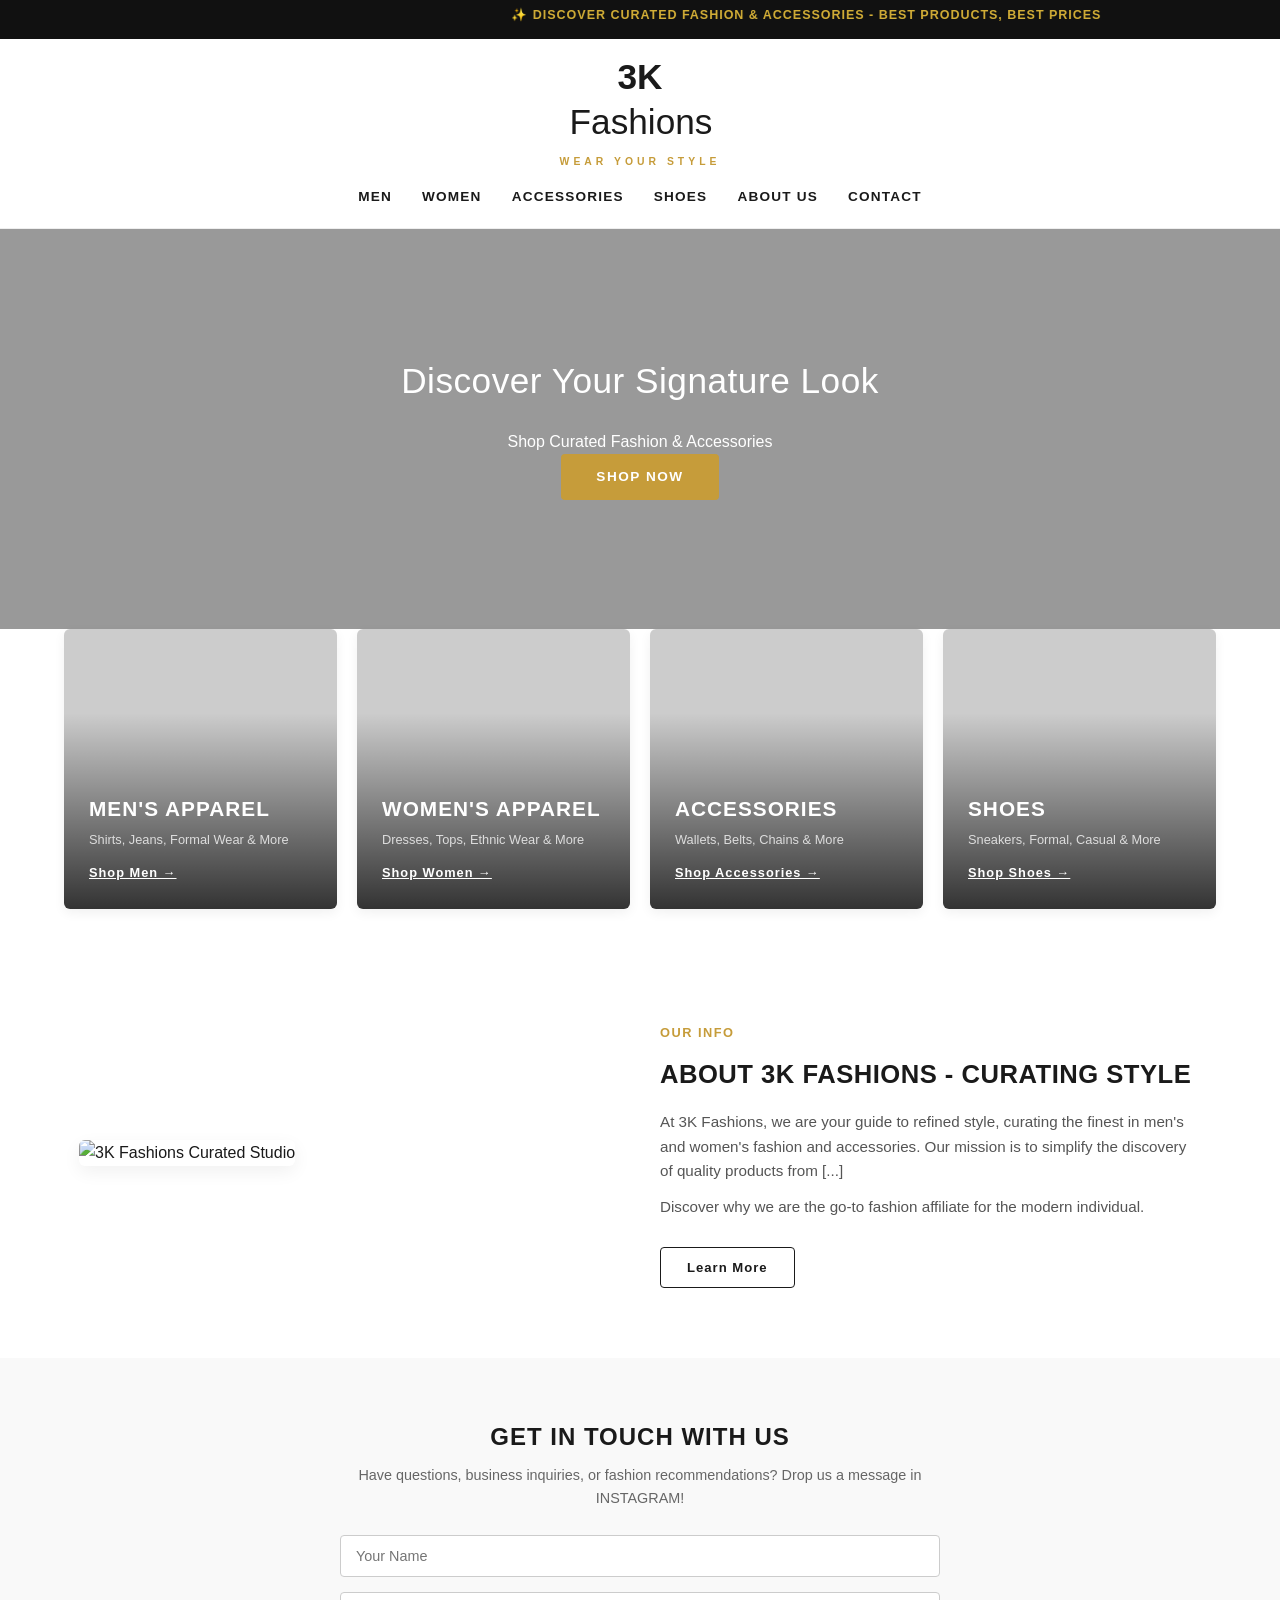
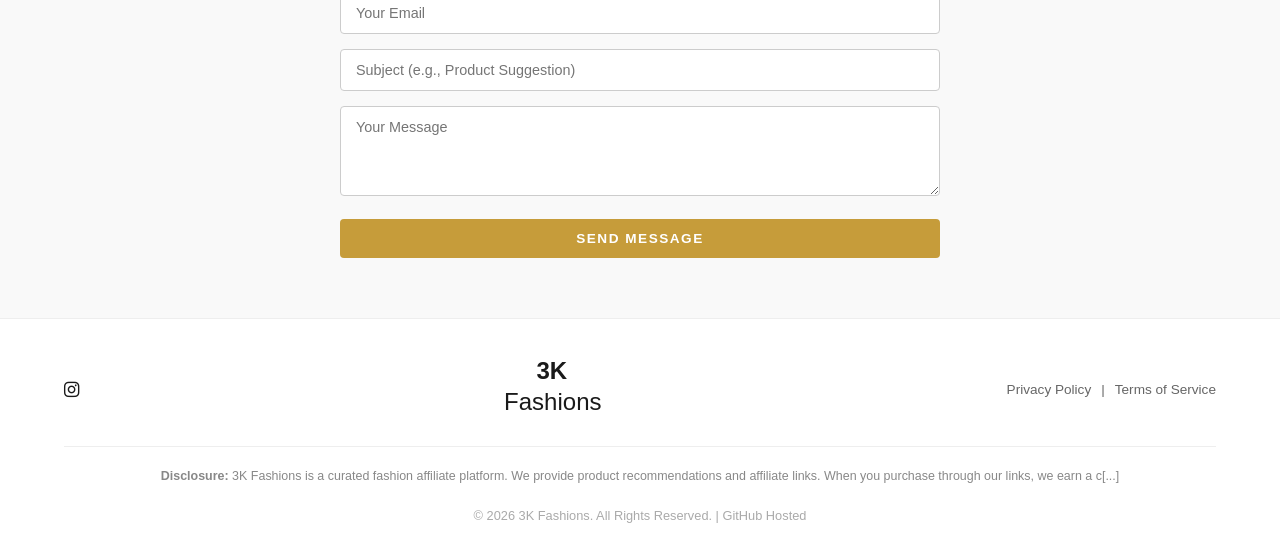
==== commit 07c35d42: "Update index.html" ====
--- a/index.html
+++ b/index.html
@@ -163,7 +163,6 @@
 
   <script src="products-data.js"></script>
   <script src="https://cdn.jsdelivr.net/npm/fuse.js@6.6.2"></script>
-  <script src="contact.js"></script>
   <script src="script.js"></script>
 </body>
 </html>
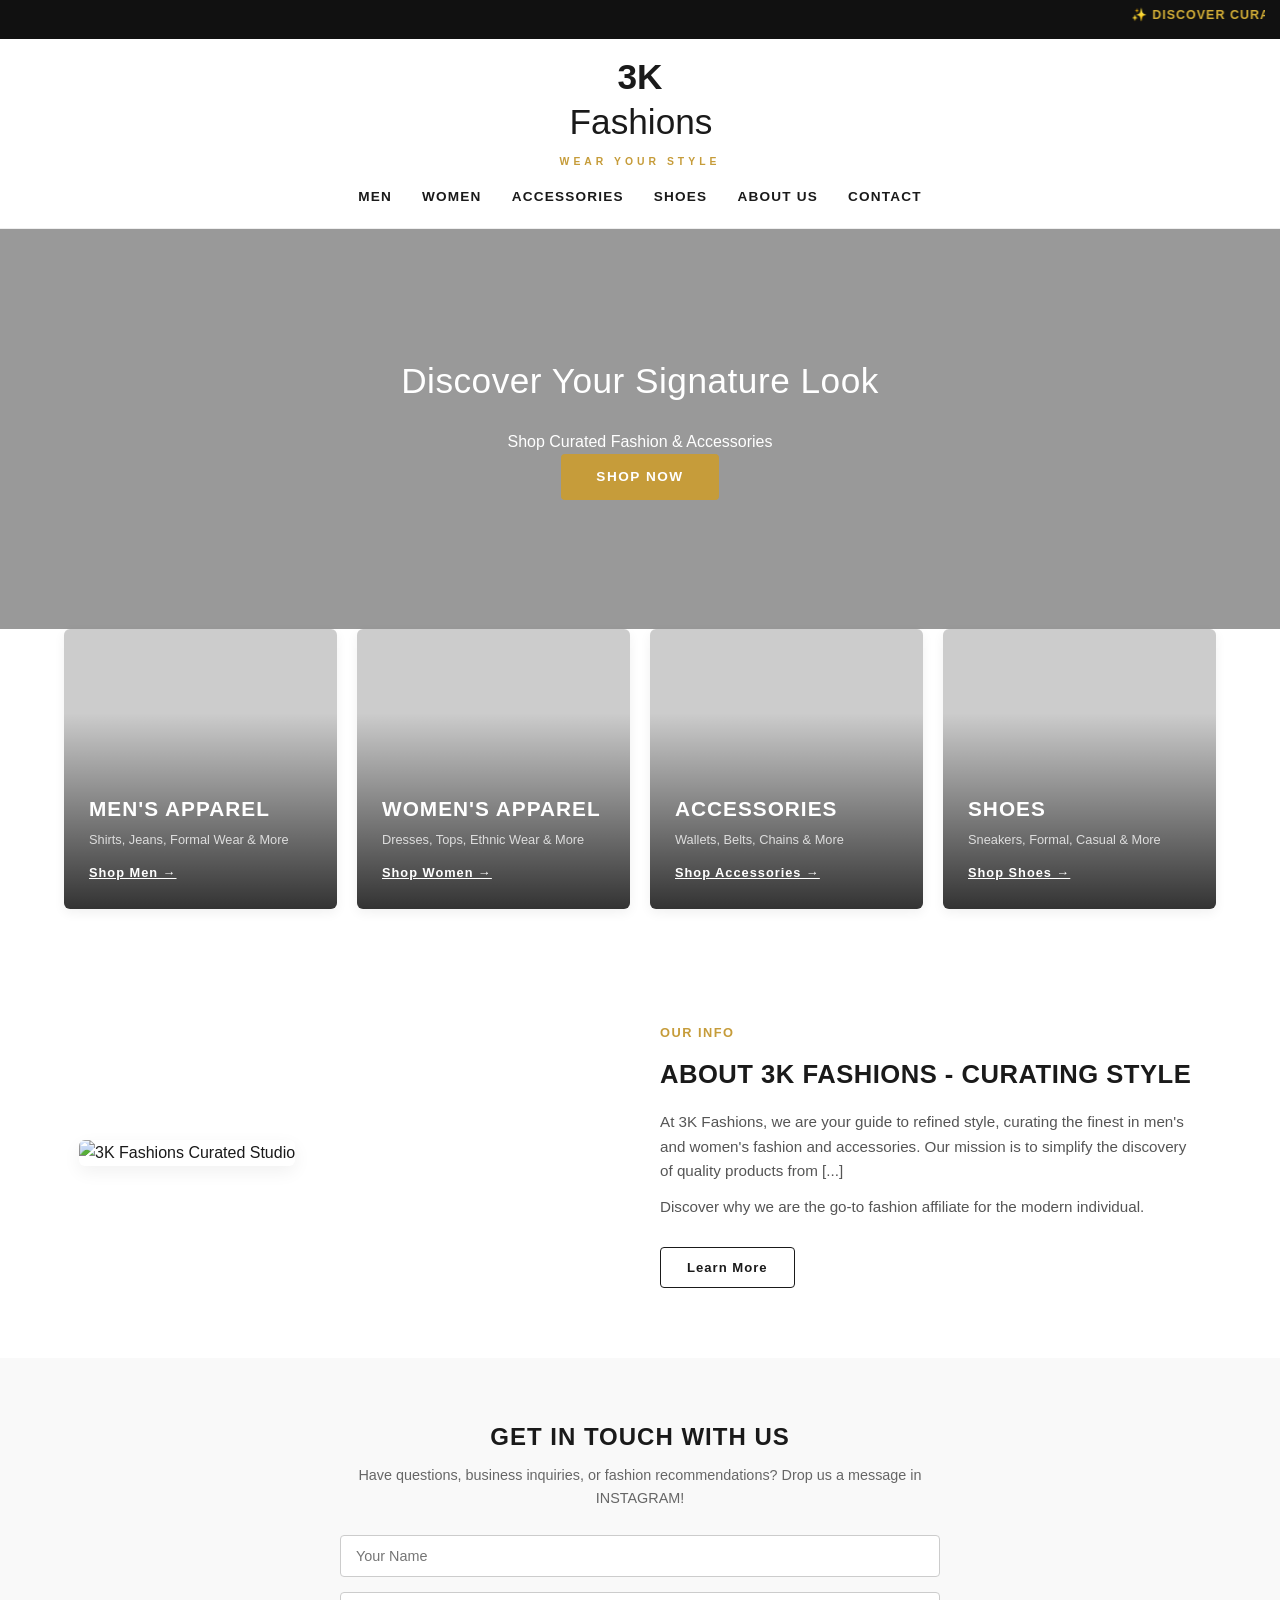
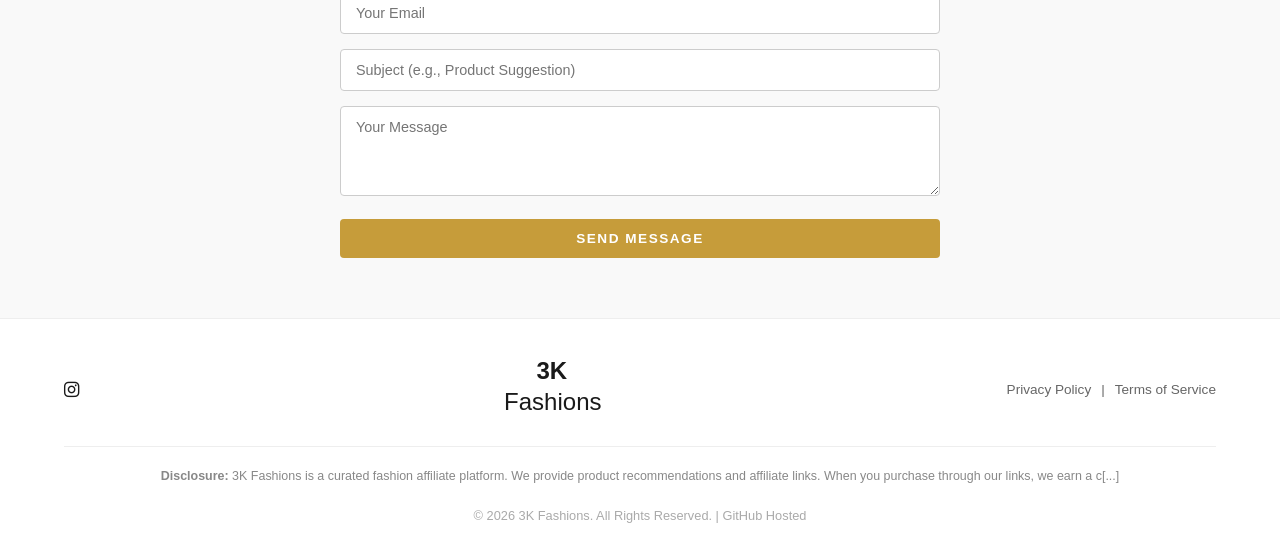
==== commit e03bd369: "Update index.html" ====
--- a/index.html
+++ b/index.html
@@ -13,7 +13,7 @@
 
   <!-- TOP BAR -->
   <div class="top-bar">
-    <p><marquee behavior="alternate">✨ Discover Curated Fashion & Accessories - Best Products, Best Prices</marquee></p>
+    <p><marquee>✨ Discover Curated Fashion & Accessories - Best Products, Best Prices</marquee></p>
   </div>
 
   <!-- NAVIGATION BAR -->
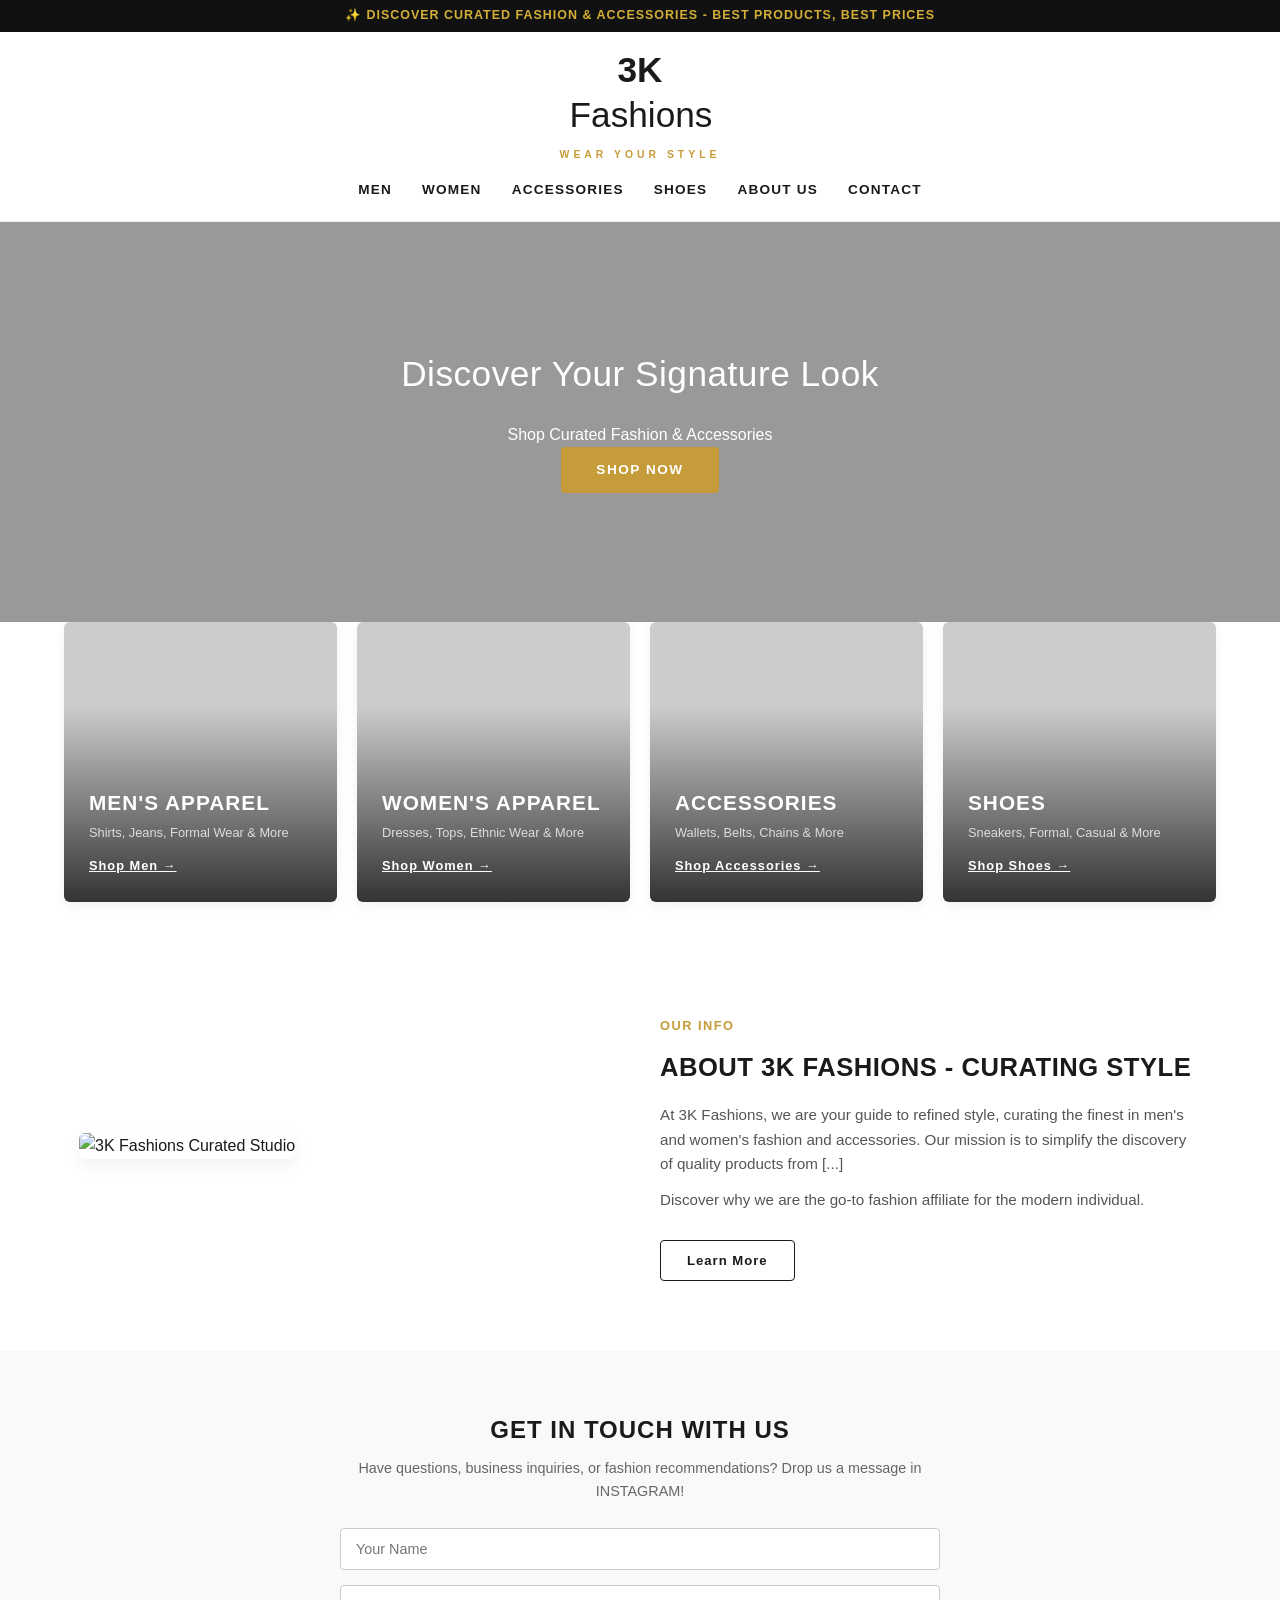
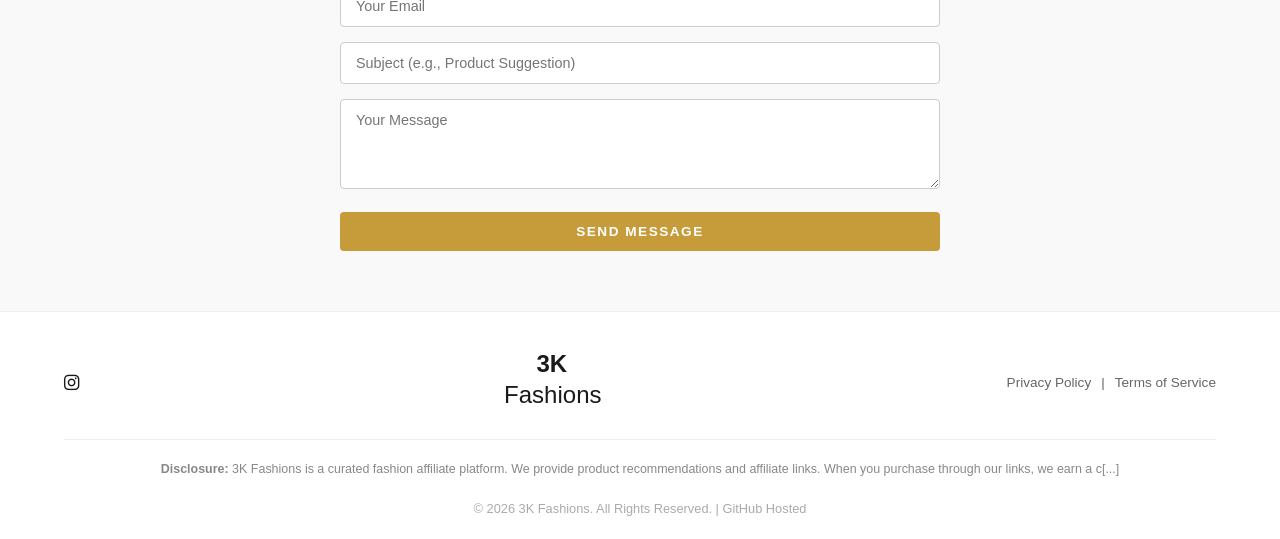
==== commit d26bf0b4: "Update index.html" ====
--- a/index.html
+++ b/index.html
@@ -13,7 +13,7 @@
 
   <!-- TOP BAR -->
   <div class="top-bar">
-    <p><marquee>✨ Discover Curated Fashion & Accessories - Best Products, Best Prices</marquee></p>
+    <p><marque>✨ Discover Curated Fashion & Accessories - Best Products, Best Prices</marque></p>
   </div>
 
   <!-- NAVIGATION BAR -->
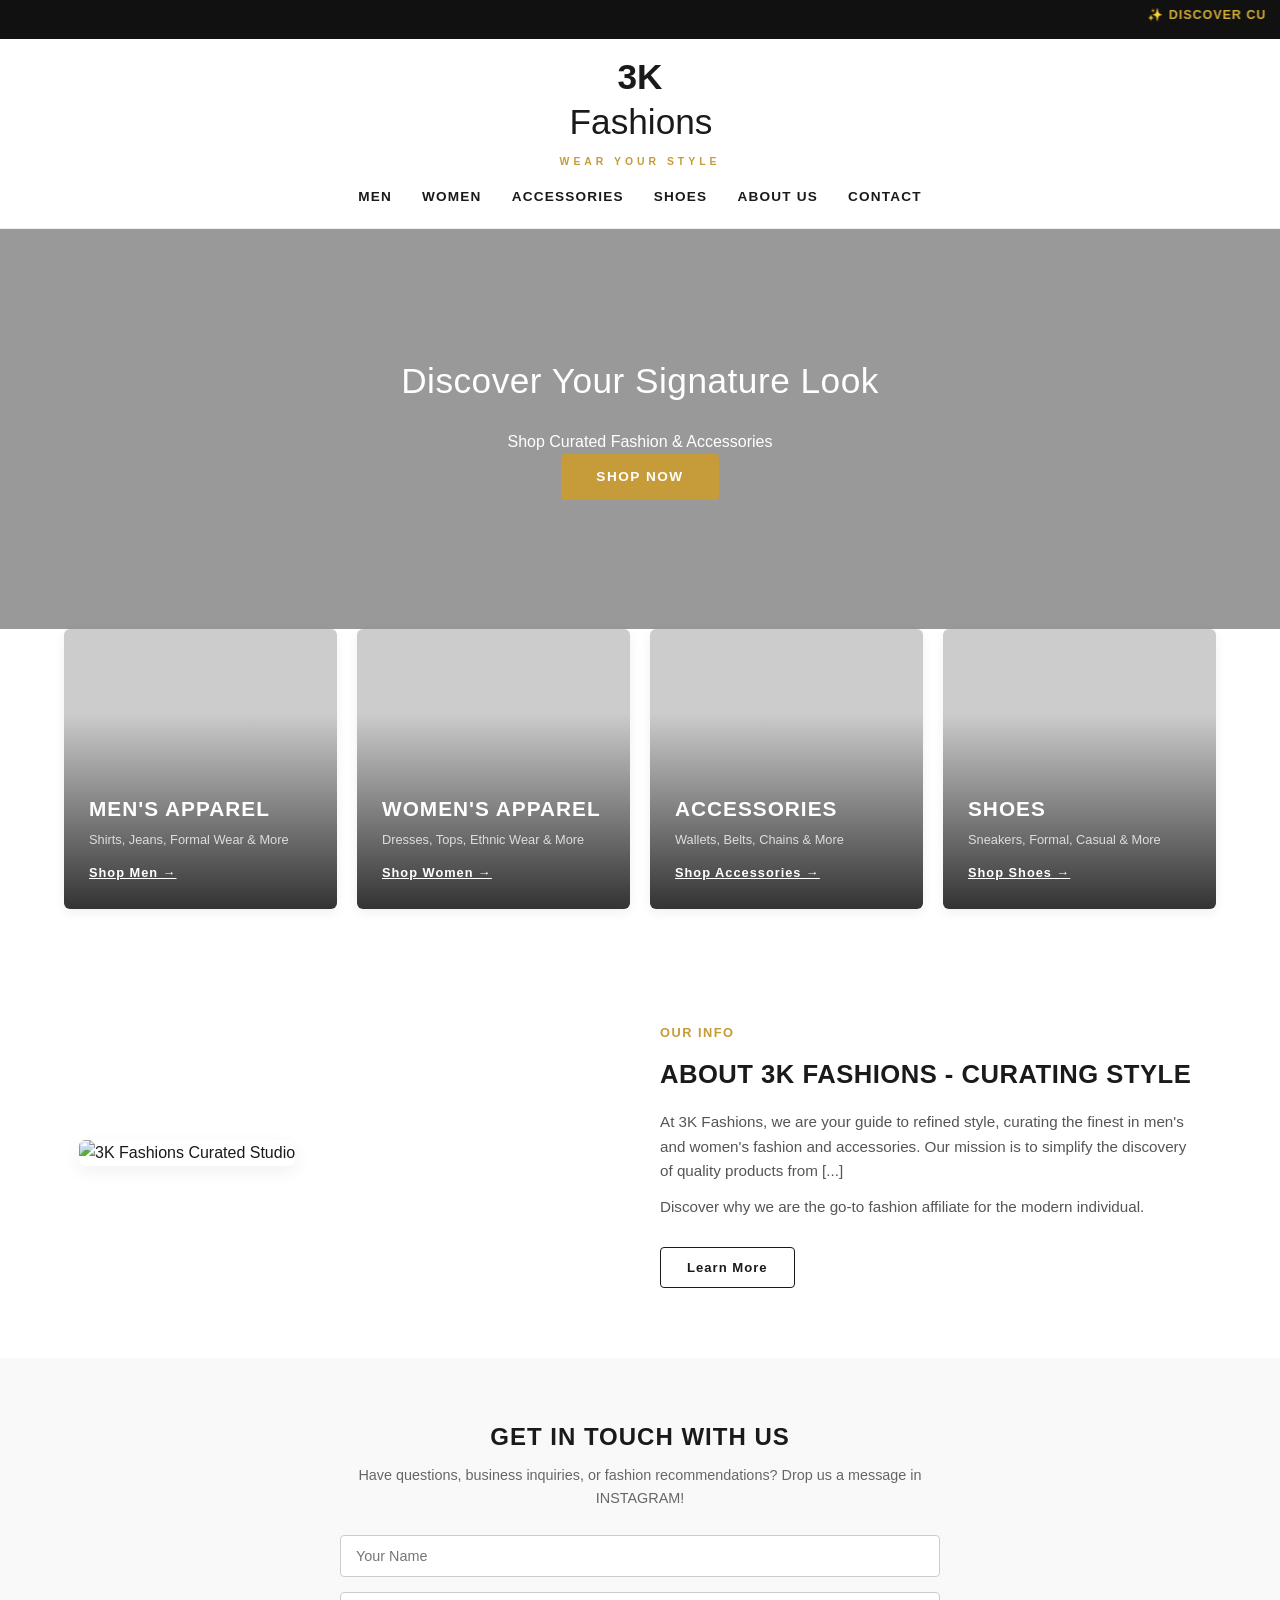
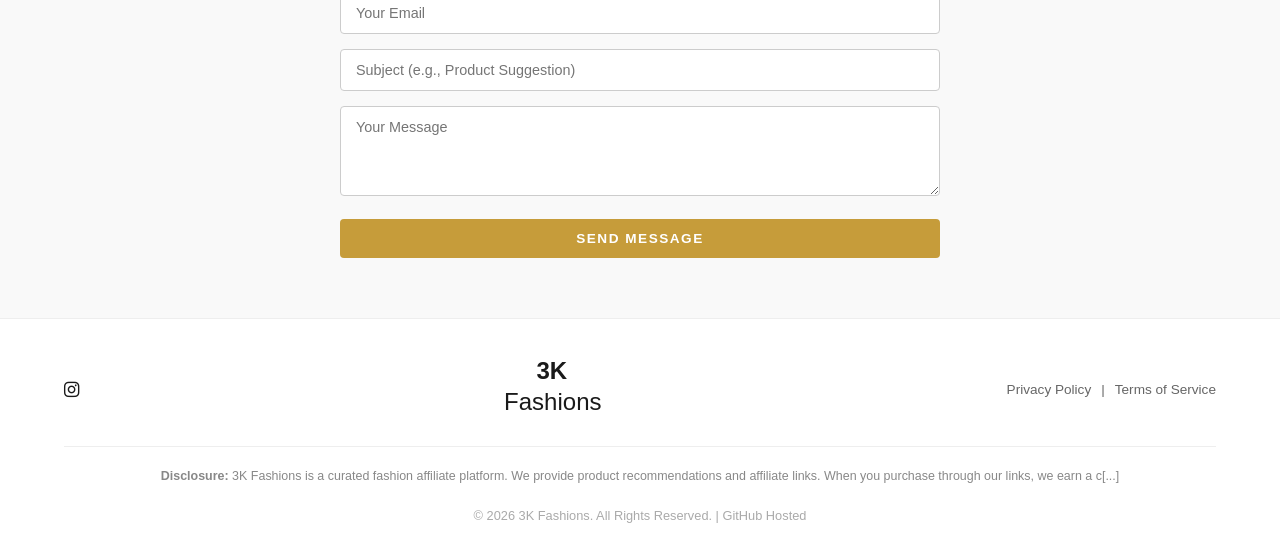
==== commit 1e3e0d53: "Update index.html" ====
--- a/index.html
+++ b/index.html
@@ -13,7 +13,7 @@
 
   <!-- TOP BAR -->
   <div class="top-bar">
-    <p><marque>✨ Discover Curated Fashion & Accessories - Best Products, Best Prices</marque></p>
+    <p><marquee direction="left">✨ Discover Curated Fashion & Accessories - Best Products, Best Prices</marquee></p>
   </div>
 
   <!-- NAVIGATION BAR -->
